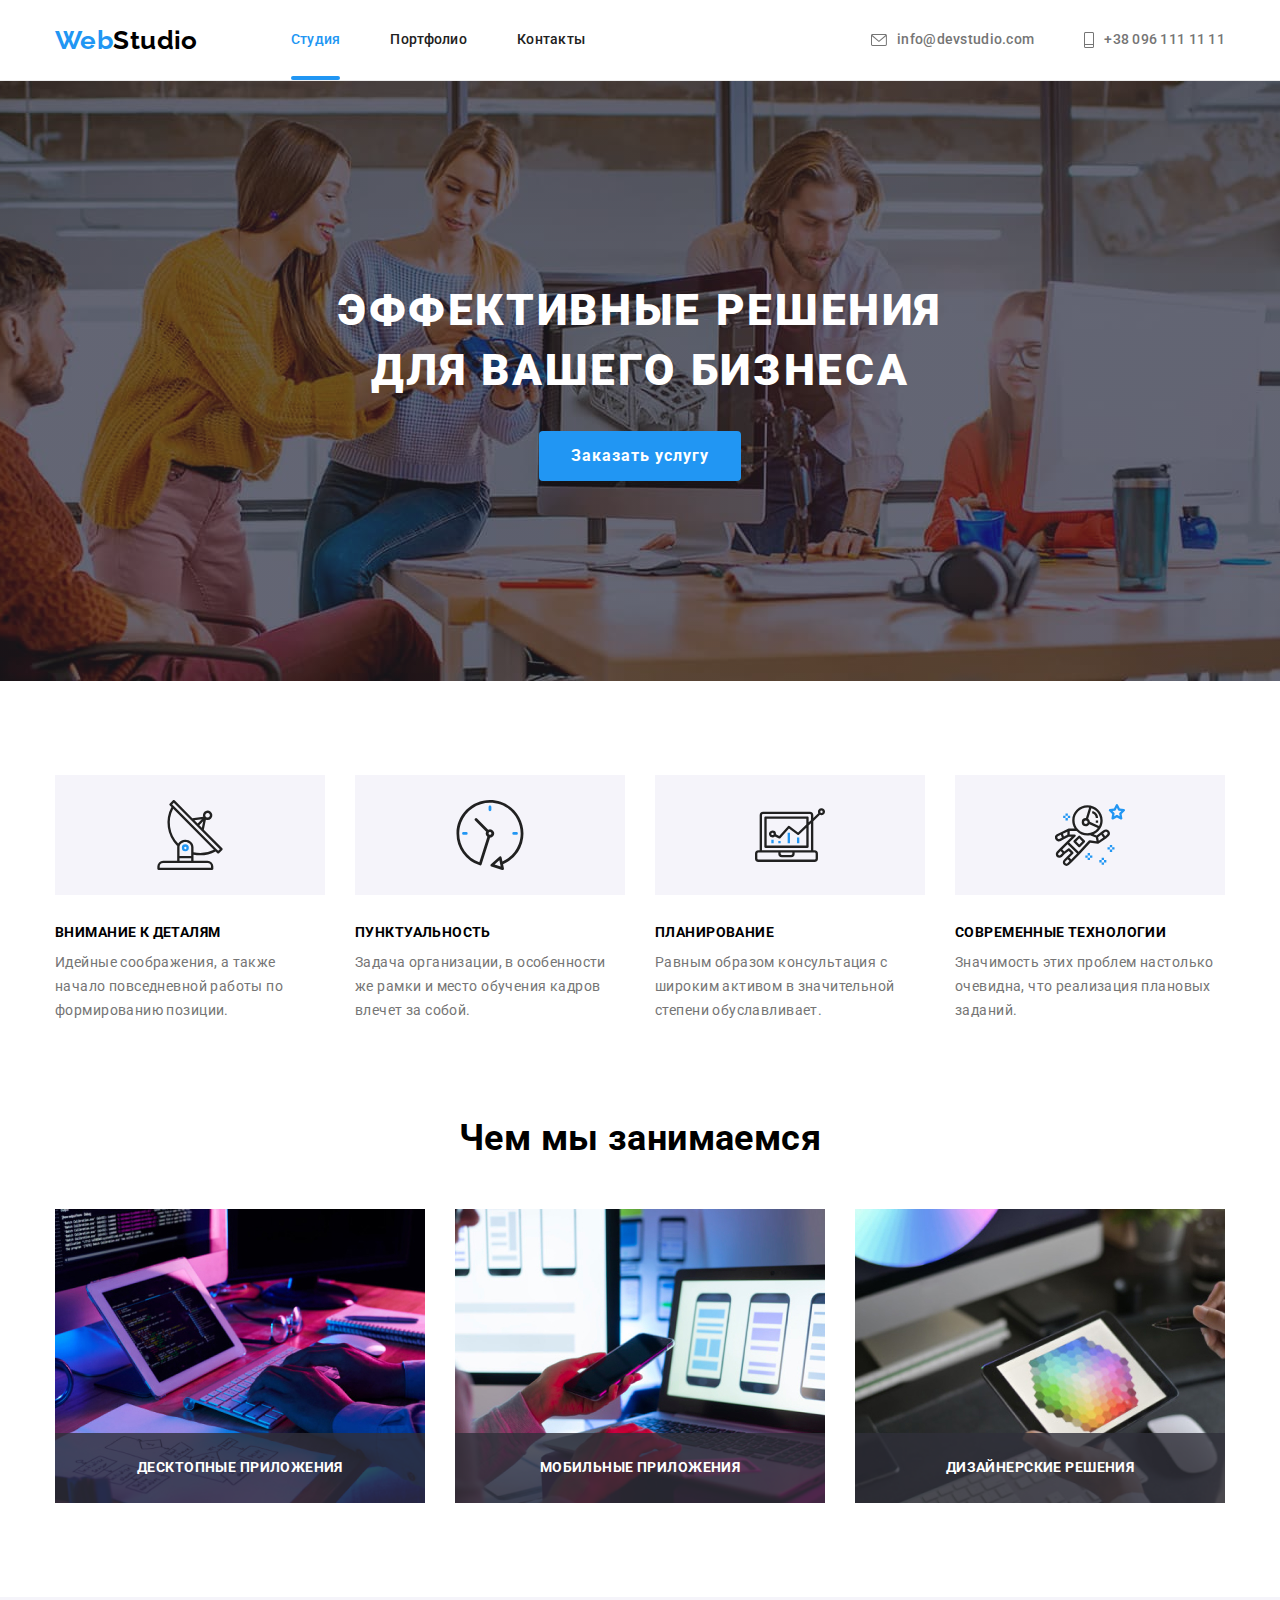
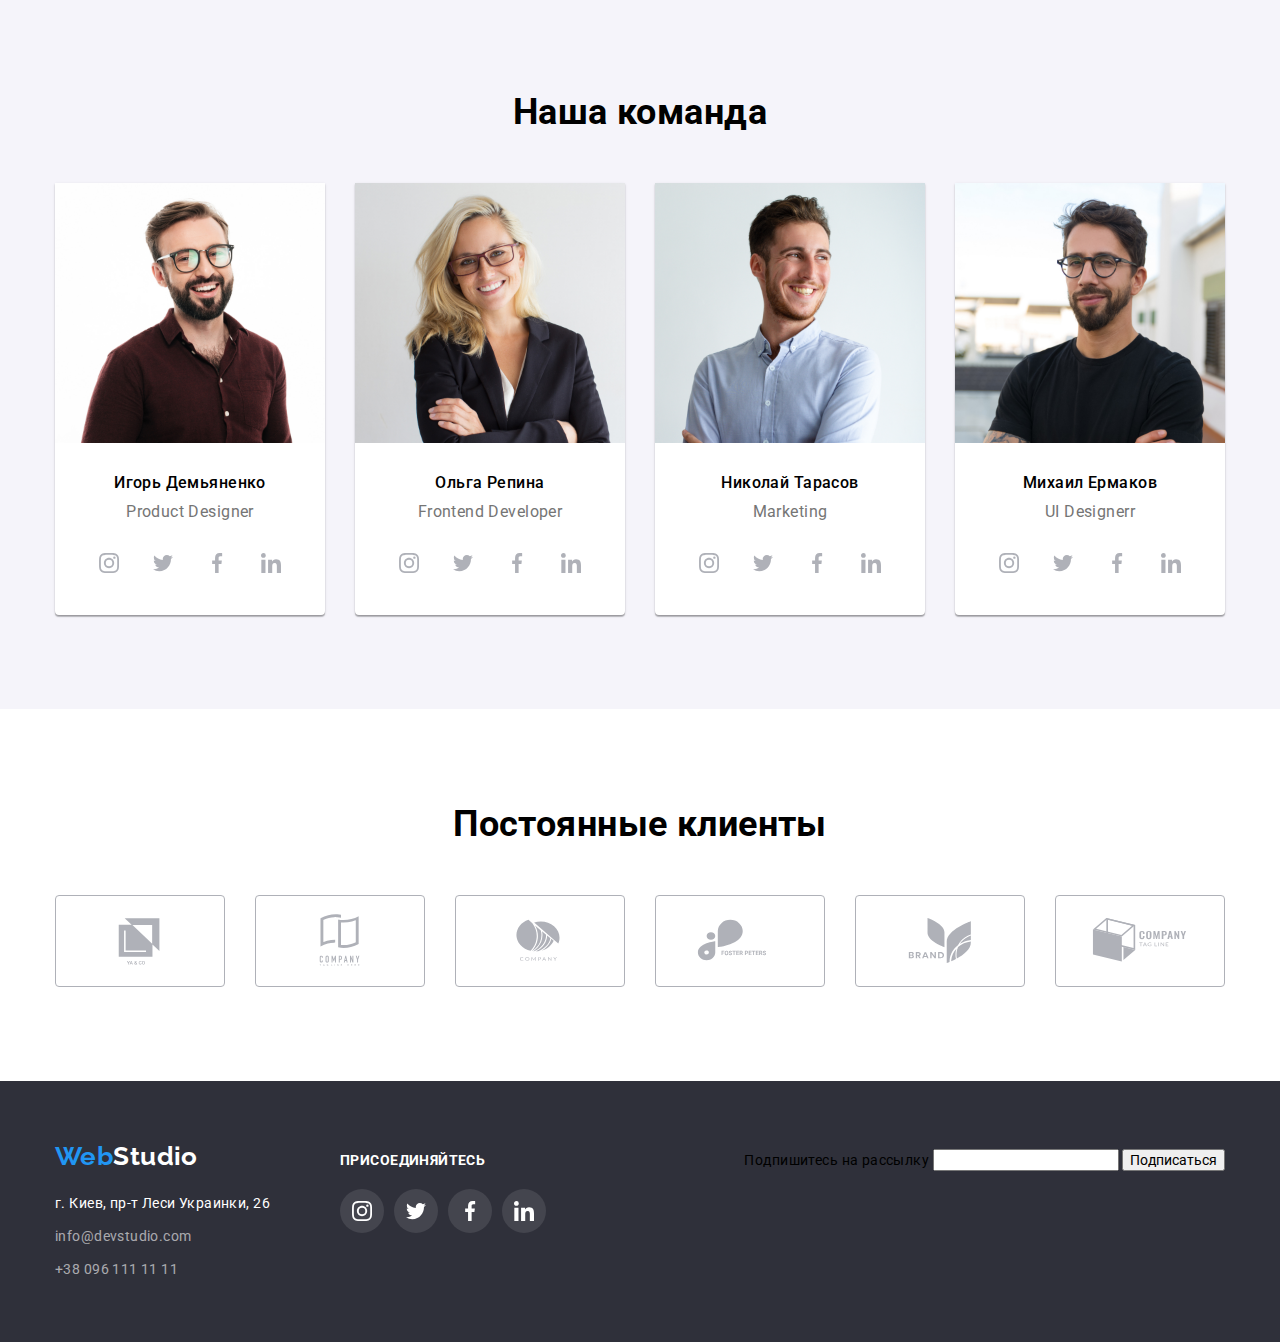
==== index.html @ c4586c55 "modal-form in process" ====
<!DOCTYPE html>
<html lang="ru">
<head>
    <meta charset="UTF-8">
    <meta http-equiv="X-UA-Compatible" content="IE=edge">
    <meta name="viewport" content="width=he, initial-scale=1.0">
    <title>Студия</title>
    <link rel="stylesheet" href="https://fonts.googleapis.com/css2?family=Raleway:wght@700&family=Roboto:wght@400;500;700;900&display=swap">
    <link rel="stylesheet" href="https://cdnjs.cloudflare.com/ajax/libs/modern-normalize/1.1.0/modern-normalize.css"
        integrity="sha512-Y0MM+V6ymRKN2zStTqzQ227DWhhp4Mzdo6gnlRnuaNCbc+YN/ZH0sBCLTM4M0oSy9c9VKiCvd4Jk44aCLrNS5Q=="
        crossorigin="anonymous" referrerpolicy="no-referrer" />
    <link rel="stylesheet" href="./css/styles.css">
</head>
<body>
    <header class="page-header">
        <div class="container header-container">
            <nav class="site-nav">
                <a class="logo header-logo link" href="#"><span class="logo-part">Web</span>Studio</a>
                <ul class="list list-nav">
                    <li><a class="nav-studio link" href="#studio">Студия</a></li>
                    <li><a class="nav-body link" href="./portfolio.html">Портфолио</a></li>
                    <li><a class="nav-body link" href="#contacts">Контакты</a></li>
                </ul>
            </nav>
            <ul class="list header-contacts">
                <li class="item">
                    <a class="link mail" href="mailto:info@devstudio.com">
                        <svg class="header-icons" width="16" height="12">
                            <use class="mail-icon" href="./images/sprite.svg#icon-envelope-hover"></use>
                        </svg>
                        info@devstudio.com
                    </a>
                </li>
                <li class="item">
                    <a class="link tel" href="tel:+380961111111">
                        <svg class="header-icons" width="10" height="16">
                            <use href="./images/sprite.svg#icon-phone"></use>
                        </svg>
                        +38 096 111 11 11
                    </a>
                </li>
            </ul>
        </div>
    </header>

    <main>
        <section class="hero" id="studio">
            <h1 class="hero-title">Эффективные решения <br> для вашего бизнеса</h1>
            <button type="button" class="button-order" data-modal-open>Заказать услугу</button>
        </section>
        
        <section class="section">
            <div class="container features-container">
                <!--Наши преимущства сделать невидимым заголовок-->
                <h2 class="feature-title visually-hidden">Наши преимущства</h2>
                <ul class="list feature-list">
                    <li class="item icon-antenna">
                        <h3 class="list-title">Внимание к деталям</h3>
                        <p class="list-text">Идейные соображения, а также начало повседневной работы по формированию позиции.</p>
                    </li>
                    <li class="item icon-clock">
                        <h3 class="list-title">Пунктуальность</h3>
                        <p class="list-text">Задача организации, в особенности же рамки и место обучения кадров влечет за собой.</p>
                    </li>
                    <li class="item icon-diagram">
                        <h3 class="list-title">Планирование</h3>
                        <p class="list-text">Равным образом консультация с широким активом в значительной степени обуславливает.</p>
                    </li>
                    <li class="item icon-austronaut">
                        <h3 class="list-title">Современные технологии</h3>
                        <p class="list-text">Значимость этих проблем настолько очевидна, что реализация плановых заданий.</p>
                    </li>
                </ul>
            </div>    
        </section>
        
        <section  class="section portfolio-section" id="portfolio">
            <div class="container portfolio-container">
                <h2 class="section-title">Чем мы занимаемся</h2>
                <ul class="list directions">
                    <li class="direction-item">
                        <img src="./images/box-1.jpg" alt="Печатает на клавиатуре" width="370">
                        <h3 class="picture-text">
                            Десктопные приложения
                        </h3>
                    </li>
                    <li class="direction-item">
                        <img src="./images/box-2.jpg" alt="Смартфон и ноутбук" width="370">
                        <h3 class="picture-text">
                            Мобильные приложения
                        </h3>
                    </li>
                    <li class="direction-item">
                        <img src="./images/box-3.jpg" alt="Цветовая палитра на планшете" width="370">  
                        <h3 class="picture-text">
                            Дизайнерские решения
                        </h3>
                    </li>
                </ul>
            </div>
        </section>
        
        <section class="section team" >
            <div class="container staff-container">
                <h2 class="section-title">Наша команда</h2>
                <ul class="list staff-list">
                    <li class="card">
                        <img class="foto-staff" src="./images/team-card-1.jpg" alt="Фото И.Демьяненко" width="270">
                        <h3 class="staff">Игорь Демьяненко</h3>
                        <p class="position">Product Designer</p>
                        <ul class="list social-nets">
                            <li class="item nets-item">
                                <a class="link" href="#">
                                <svg class="icon-nets" width="20" height="20">
                                    <use href="./images/sprite.svg#icon-instagram"></use>
                                </svg>
                                </a>
                            </li>
                            <li class="item nets-item">
                                <a class="link" href="#">
                                    <svg class="icon-nets" width="20" height="20">
                                        <use href="./images/sprite.svg#icon-twitter"></use>
                                    </svg>
                                </a>
                            </li>
                             <li class="item nets-item">
                                <a class="link" href="#">
                                    <svg class="icon-nets" width="20" height="20">
                                        <use href="./images/sprite.svg#icon-facebook"></use>
                                    </svg>
                                </a>
                            </li>
                            <li class="item nets-item">
                                <a class="link" href="#">
                                    <svg class="icon-nets" width="20" height="20">
                                        <use href="./images/sprite.svg#icon-linkedin"></use>
                                    </svg>
                                </a>
                            </li>                                                       
                        </ul>
                    </li>
                    <li class="card">                        
                        <img class="foto-staff" src="./images/team-card-2.jpg" alt="Фото О.Репина" width="270">
                        <h3 class="staff">Ольга Репина</h3>
                        <p class="position">Frontend Developer</p>

                        <ul class="list social-nets">
                            <li class="item nets-item">
                                <a class="link" href="#">
                                    <svg class="icon-nets" width="20" height="20">
                                        <use href="./images/sprite.svg#icon-instagram"></use>
                                    </svg>
                                </a>
                            </li>
                            <li class="item nets-item">
                                <a class="link" href="#">
                                    <svg class="icon-nets" width="20" height="20">
                                        <use href="./images/sprite.svg#icon-twitter"></use>
                                    </svg>
                                </a>
                            </li>
                            <li class="item nets-item">
                                <a class="link" href="#">
                                    <svg class="icon-nets" width="20" height="20">
                                        <use href="./images/sprite.svg#icon-facebook"></use>
                                    </svg>
                                </a>
                            </li>
                            <li class="item nets-item">
                                <a class="link" href="#">
                                    <svg class="icon-nets" width="20" height="20">
                                        <use href="./images/sprite.svg#icon-linkedin"></use>
                                    </svg>
                                </a>
                            </li>
                        </ul>
                 </li>
                    <li class="card">
                        <img class="foto-staff" src="./images/team-card-3.jpg" alt="Фото Н.Тарасов" width="270">
                        <h3 class="staff">Николай Тарасов</h3>
                        <p class="position">Marketing</p>
                        <ul class="list social-nets">
                            <li class="item nets-item">
                                <a class="link" href="#">
                                    <svg class="icon-nets" width="20" height="20">
                                        <use href="./images/sprite.svg#icon-instagram"></use>
                                    </svg>
                                </a>
                            </li>
                            <li class="item nets-item">
                                <a class="link" href="#">
                                    <svg class="icon-nets" width="20" height="20">
                                        <use href="./images/sprite.svg#icon-twitter"></use>
                                    </svg>
                                </a>
                            </li>
                            <li class="item nets-item">
                                <a class="link" href="#">
                                    <svg class="icon-nets" width="20" height="20">
                                        <use href="./images/sprite.svg#icon-facebook"></use>
                                    </svg>
                                </a>
                            </li>
                            <li class="item nets-item">
                                <a class="link" href="#">
                                    <svg class="icon-nets" width="20" height="20">
                                        <use href="./images/sprite.svg#icon-linkedin"></use>
                                    </svg>
                                </a>
                            </li>
                        </ul>

                    </li>
                    <li class="card">
                        <img class="foto-staff" src="./images/team-card-4.jpg" alt="Фото М.Ермакова" width="270">
                        <h3 class="staff">Михаил Ермаков</h3>
                        <p class="position">UI Designerr</p>
                        <ul class="list social-nets">
                            <li class="item nets-item">
                                <a class="link" href="#">
                                    <svg class="icon-nets" width="20" height="20">
                                        <use href="./images/sprite.svg#icon-instagram"></use>
                                    </svg>
                                </a>
                            </li>
                            <li class="item nets-item">
                                <a class="link" href="#">
                                    <svg class="icon-nets" width="20" height="20">
                                        <use href="./images/sprite.svg#icon-twitter"></use>
                                    </svg>
                                </a>
                            </li>
                            <li class="item nets-item">
                                <a class="link" href="#">
                                    <svg class="icon-nets" width="20" height="20">
                                        <use href="./images/sprite.svg#icon-facebook"></use>
                                    </svg>
                                </a>
                            </li>
                            <li class="item nets-item">
                                <a class="link" href="#">
                                    <svg class="icon-nets" width="20" height="20">
                                        <use href="./images/sprite.svg#icon-linkedin"></use>
                                    </svg>
                                </a>
                            </li>
                        </ul>

                    </li>
                </ul>
            </div>
        </section>
        <section class="section clients">
           <div class="container">
                <h2 class="section-title">Постоянные клиенты</h2>
                <ul class="list clients-list">
                    <li>
                        <a class="link client-link" href="#">
                            <svg class="icon-client client1" width="106" height="60">
                                <use href="./images/sprite.svg#icon-cl-logo1"></use>
                            </svg>
                        </a>
                    </li>
                    <li>
                        <a class="link client-link" href="#">
                            <svg class="icon-client client2" width="106" height="60">
                                <use href="./images/sprite.svg#icon-cl-logo2"></use>
                            </svg>
                        </a>
                    </li>
                    <li>
                        <a class="link client-link" href="#">
                            <svg class="icon-client client3" width="106" height="60">
                                <use href="./images/sprite.svg#icon-cl-logo3"></use>
                            </svg>
                        </a>
                    </li>
                    <li>
                        <a class="link client-link" href="#">
                            <svg class="icon-client client4" width="106" height="60">
                                <use href="./images/sprite.svg#icon-cl-logo4"></use>
                            </svg>
                        </a>
                    </li>
                    <li>
                        <a class="link client-link" href="#">
                            <svg class="icon-client client5" width="106" height="60">
                                <use href="./images/sprite.svg#icon-cl-logo5"></use>
                            </svg>
                        </a>
                    </li>
                    <li>
                        <a class="link client-link" href="#">
                            <svg class="icon-client client6" width="106" height="60">
                                <use href="./images/sprite.svg#icon-cl-logo6"></use>
                            </svg>
                        </a>
                    </li>
                </ul>
           </div>
        </section>
    </main>

    <footer class="footer">
        <div class="container footer-container">
            <div class="footer-about">
                <a class="link logo footer-logo" href=""><span class="logo-part">Web</span>Studio</a>
                <address id="contacts">
                    <ul class="list contact-list">
                        <li class="footer-adress">г. Киев, пр-т Леси Украинки, 26</li>
                        <li>
                            <a class="link footer-mail" href="mailto:info@devstudio.com">info@devstudio.com</a>
                        </li>
                        <li>
                            <a class="link footer-tel" href="tel:+380961111111">+38 096 111 11 11</a>
                        </li>
                    </ul>
                </address>
            </div>
            <div class="lets-go">
                <strong class="go">Присоединяйтесь</strong>
                <ul class="list footer-social-nets">
                    <li class="item nets-footer">
                        <a class="link" href="#">
                            <svg class="icon-footer-net" width="20" height="20">
                                <use href="./images/sprite.svg#icon-instagram"></use>
                            </svg>
                        </a>
                    </li>
                    <li class="item nets-footer">
                        <a class="link" href="#">
                            <svg class="icon-footer-net" width="20" height="20">
                                <use href="./images/sprite.svg#icon-twitter"></use>
                            </svg>
                        </a>
                    </li>
                    <li class="item nets-footer">
                        <a class="link" href="#">
                            <svg class="icon-footer-net" width="20" height="20">
                                <use href="./images/sprite.svg#icon-facebook"></use>
                            </svg>
                        </a>
                    </li>
                    <li class="item nets-footer">
                        <a class="link" href="#">
                            <svg class="icon-footer-net" aria-label="закрыть окно" width="20" height="20">
                                <use href="./images/sprite.svg#icon-linkedin"></use>
                            </svg>
                        </a>
                    </li>
                </ul>    
            </div>
            <form class="footer-form">
                <label for="e-mail">Подпишитесь на рассылку</label>
                <input type="email" name="e-mail" id="e-mail"/>
                <button type="submit">Подписаться</button>
            </form>
        </div>
    </footer>
    <div class="backdrop is-hidden" data-modal>
        <div class="modal">
            <button  type="button" class="button-close" data-modal-close>
                <svg class="close" width="18" height="18">
                    <use href="./images/sprite.svg#icon-close"></use> 
                </svg>
            </button>
            <p class="modal-text">Оставьте свои данные, мы вам перезвоним</p>
            <form class="modal-form">
                <div class="form-data">
                    <label for="name">Имя</label>
                    <input class="input-data" type="text" name="name" id="name" />
                </div>
                <div class="form-data">
                    <label for="tel">Телефон</label>
                    <input class="input-data" type="tel" name="tel" id="tel" />
                </div>
                <div class="form-data">
                    <label for="modal-e-mail">Почта</label>
                    <input class="input-data" type="email" name="e-mail" id="modal-e-mail" />
                </div>
                <div class="comment">
                    <label for="comment">Комментарий</label>
                    <textarea name="comment" id="comment" rows="10" placeholder="Введите текст"></textarea>
                </div>
                <div>
                    <label for="agree">Соглашаюсь с рассылкой и принимаю <span>Условия договора</span></label>
                    <input type="checkbox" name="agree" id="agree">
                </div>            
                <button class="button-submit" type="submit">Отправить</button>

            </form>
        </div>
    </div>
    <script src="./js/modal.js"></script>
</body>
</html>
---- css/styles.css ----
:root {
    --main-color: #000000;
    --bgc: #2F303A;
    --hero-color: #2F303A;
    --second-color: #757575;
    --nav-color: #212121;
    --buttom-bgr: #F5F4FA;
    --header-line: #ECECEC;
    --card-border: #EEEEEE;
    --accent-color: #2196F3;
    --add-blue: #188CE8;
    --white-color: #FFFFFF;
    --white-alfa-color: rgba(255, 255, 255, 0.6);
    --nets-color: #AFB1B8;
    --timing: cubic-bezier(0.4, 0, 0.2, 1);
    --time: 250ms;
}

/*1я лекция репетыб 48мин: */
html {
    box-sizing: border-box;
}
*,
*::before,
*::after {
    box-sizing: inherit;
}


body {
    background-color: var(--white-color);
    color: var(--main-color);
    font-family: Roboto, sans-serif;
    font-size: 14px;
    letter-spacing: 0.03em;
    }

h1, h2, h3, h4, h5, h6,
ul,
p {
    margin-top: 0;
    margin-bottom: 0;
}

/*списки (убираем точки)
         (убираем нижний маржин и паддинг)*/
.list {
    padding: 0;
    margin: 0;
    list-style: none;

}

.link {
    padding: 0;
    margin: 0;
    text-decoration: none;
}
.section {
    padding-top: 94px;
    padding-bottom: 94px;
}

.container {
    width: 1200px;
    padding-left: 15px;
    padding-right: 15px;
    margin: 0 auto;
}
img {
    display: block;
    max-width: 100%;
}

/*Шапка*/
.list-nav {
    display: flex;
}

.list-nav > li:not(:last-child) {
margin-right: 50px;
}
.list-nav  .link {
display: block;
padding-top: 32px;
padding-bottom: 32px;
}
.site-nav {
    display: flex;
    align-items: center;
}
.header-logo {
    margin-right: 93px;
}
.header-container {
    display: flex;
}
.page-header {
    border-bottom: 1px solid var(--header-line);
}

.logo {
    font-family: Raleway, sans-serif;
    font-weight: 700;
    font-size: 26px;
    line-height: 1.19;
    color: var(--main-color);
}

.logo-part {
    color: var(--accent-color);
}

.nav-studio,.nav-portfolio, .nav-body, .mail, .tel {
    font-family: inherit;
    font-weight: 500;
    line-height: 1.14;
    letter-spacing: 0.02em;
    color: var(--nav-color);

    transition: color var(--time) var(--timing);
} 

.nav-body:hover,
.nav-bodt:focus,
.nav-studio:hover,
.nav-studio:focus,
.nav-portfolio:hover,
.nav-portfolio:focus {
    color: var(--accent-color);
}
.nav-portfolio,
.nav-studio {
    position: relative;
    color: var(--accent-color);
}
.nav-studio::after,
.nav-portfolio::after {
    position: absolute;
    bottom: 0;
    display: block;
    content: '';    
    width: 100%;
    height: 4px;
    border-radius: 2px;
    background-color: var(--accent-color);
}

.nav-studio:hover,
.nav-studio:focus,
.nav-portfolio:hover,
.nav-portfolio:focus {
    color: var(--nav-color);
}

/*Контакты*/
.header-contacts {
    display: flex;
    margin-left: auto;
    align-items: center;
}
.header-contacts .item + .item {
    margin-left: 50px;
}
.header-contacts > .item > .link {
    display: flex;
    padding-top: 32px;
    padding-bottom: 32px;
}

.mail, .tel {
    color: var(--second-color);
}


.mail:hover,
.mail:focus,
.tel:hover,
.tel:focus {
    color: var(--accent-color);
}
.header-icons {
    margin-right: 10px;
    fill: currentColor;
}

.mail,
.tel {
    display: flex;
    margin-top: 0;
    margin-bottom: 0;
    align-items: center;
}

/*Герой*/
.hero {
    max-width: 1600px;
    height: 600px;
    margin-left: auto;
    margin-right: auto;
    background-image: linear-gradient(
        to right, 
        rgba(47, 48, 58, 0.4),
        rgba(47, 48, 58, 0.4)
    ),
        url(../images/hero.jpg);
    background-position: center;
    background-size: cover;
    background-repeat: no-repeat;

    background-color: var(--hero-color);
    text-align: center;
    padding-top: 200px;
    padding-bottom: 200px;
}

.hero-title {
    margin-top: 0;
    margin-bottom: 0;
    margin-bottom: 30px;

    font-family: inherit;
    font-weight: 900;
    font-size: 44px;
    line-height: 1.36;
    text-align: center;
    letter-spacing: 0.06em;
    text-transform: uppercase;
    color: var(--white-color);
}


.button-order {
    display: inline-block;
    border-radius: 4px;
    padding: 10px 32px;
    min-width: 200px;
    text-align: center;
    /*border: 1px solid transparent;*/

    font-family: inherit;
    font-style: normal;
    font-weight: 700;
    font-size: 16px;
    line-height: 1.88;    
    text-align: center;
    letter-spacing: 0.06em;
    color: var(--white-color);
    background-color: var(--accent-color);
    border: none;
    cursor:pointer;

    transition: color var(--time) var(--timing), background-color var(--time) var(--timing);
}
.button-order:hover,
.button-order:focus {
    color: var(--main-color);
    background-color: var(--add-blue);
    border: none;
}

/*секции*/
.visually-hidden {
    position: absolute;
    width: 1px;
    height: 1px;
    margin: -1px;
    border: 0;
    padding: 0;

    white-space: nowrap;
    clip-path: inset(100%);
    clip: rect(0 0 0 0);
    overflow: hidden;
}
/*.feature-title {
    display: inline;
    margin-top: 0;
    margin-bottom: 0;

    visibility: hidden};*/
.feature-list>.item {
    width: 270px;
}
.feature-list {
    display: flex;
}
 .feature-list>li:not(:last-child) {
    margin-right: 30px;
} 


.list-title {
    margin-top: 0;
    margin-bottom: 10px;


    font-family: inherit;
    font-weight: 700;
    font-size: inherit;
    line-height: 1.14;
    text-transform: uppercase;
}

.list-text {
    line-height: 1.71;
    color: var(--second-color);
}
.feature-list>.item::before {
    display: block;
    content: '';
    height: 120px;
    background-repeat: no-repeat;
    background-position: center;
    background-color: var(--buttom-bgr);
    margin-bottom: 30px;
}
.icon-antenna::before {
    background-image: url(../images/antenna\ \(1\).svg);
}
.icon-clock::before {
background-image: url(../images/clock\ \(1\).svg);
}
.icon-diagram::before {
    background-image: url(../images/diagram\ \(1\).svg);
}
.icon-austronaut::before {
    background-image: url(../images/astronaut\ \(1\).svg);
}

/*Чем мы занимаемся + Наша команда*/
.portfolio-section {
    padding-top: 0;
}

.directions {
    display: flex;
    justify-content: space-between;
}
.directions>li:not(:last-child) {
    margin-right: 30px;
}
.directions > li > img {
    max-width: 100%;
}

.direction-item {
    position: relative;
}
.picture-text {
    position: absolute;
    width: 100%;
    bottom: 0;

    font-family: inherit;
    font-style: normal;
    font-weight: 700;
    font-size: inherit;
    line-height: 1.14;
    text-align: center;
    letter-spacing: 0.03em;
    text-transform: uppercase;
    color: var(--white-color);
    text-align: center;
    padding-top: 27px;
    padding-bottom: 27px;
    background-color: rgba(47, 48, 58, 0.8);
}

/*Команда*/
.team {
    background-color: var(--buttom-bgr);
}

.staff-list {
    display: flex;
    justify-content: space-between;
}

.staff-list>.card:not(:last-child) {
    margin-right: 30px;
}

.staff-list>.card {
    box-shadow: 0px 1px 3px rgba(0, 0, 0, 0.12), 0px 1px 1px rgba(0, 0, 0, 0.14), 0px 2px 1px rgba(0, 0, 0, 0.2);
    border-radius: 0px 0px 4px 4px;
    background-color: var(--white-color);
}

.foto-staff {
    display: block;
    max-width: 100%;

    margin-bottom: 30px;

}

.section-title {
    margin-bottom: 50px;

    font-family: inherit;
    font-weight: 700;
    font-size: 36px;
    line-height: 1.17;
    text-align: center;
}
.staff {
    margin-bottom: 10px;

    font-weight: 500;
    font-size: 16px;
    line-height: 1.19;
    text-align: center;
    color: var(--main-color);
}
.position {
    font-size: 16px;
    line-height: 1.19;
    text-align: center;
    color: var(--second-color);
    margin-bottom: 16px;
}


.icon-nets {
    fill: currentColor;

    transition: color var(--time) var(--timing);
}

.nets-item>.link {
    display: flex;
    justify-content: center;
    align-items: center;
    background-color: transparent;
    color: var(--nets-color);
    width: 44px;
    height: 44px;
    border-radius: 50%;

    transition: background-color var(--time) var(--timing);
}

.nets-item>.link:hover,
.nets-item>.link:focus {
    color: var(--white-color);
    background-color: var(--accent-color);
}

.social-nets {
    display: flex;
    justify-content: space-between;
    margin-top: 20px;
    padding-left: 32px;
    padding-right: 32px;
    margin-bottom: 30px;
}


/*Наши клиенты*/

.client-link {
    display: flex;
    align-items: center;
    justify-content: center;
    width: 170px;
    height: 92px;
    border: 1px solid var(--nets-color);
    border-color: var(--nets-color);
    border-radius: 4px;
    color: var(--nets-color);

        transition: color var(--time) var(--timing), border-color var(--time) var(--timing);
}
.icon-client {
    fill: currentColor;
}
.clients-list {
    display: flex;
    justify-content: space-between;

}
.client-link:hover,
.client-link:focus {
    border-color: var(--accent-color);
    color: var(--accent-color);
}
/*Футер*/

.footer {
    background-color: var(--bgc);
    padding-top: 60px;
    padding-bottom: 60px;
}

.contact-list > li {
    margin-bottom: 9px;
}
.contact-list > li:last-child {
    margin-bottom: 0;
}

.footer-logo {
    display: block;
    margin-top: 0;
    margin-bottom: 20px;

    color: var(--white-color);
}

.footer-adress, 
.footer-mail,
.footer-tel {
    font-family: inherit;
    font-style: normal;
    line-height: 1.71;
    letter-spacing: 0.03em;
}
.contact-list > li:not(:last-child) {
    margin-bottom: 9px;
}
.footer-adress {
    color: var(--white-color);

}
.footer-mail,
.footer-tel {
    color: var(--white-alfa-color);

    transition: color var(--time) var(--timing);
}
.footer-mail:hover, .footer-mail:focus,
.footer-tel:hover, .footer-tel:focus {
    color: var(--white-color);
}

.go {
    font-family: 'Roboto';
    font-style: normal;
    font-weight: 700;
    font-size: 14px;
    line-height: 1.14;
    letter-spacing: 0.03em;
    text-transform: uppercase;
    color: var(--white-color);
    
}
.icon-footer-net {
    fill: currentColor;
}
.nets-footer>.link {
    display: flex;
    justify-content: center;
    align-items: center;
    background-color: rgba(255, 255, 255, 0.1);
    color: var(--white-color);
    width: 44px;
    height: 44px;
    border-radius: 50%;

    transition: background-color var(--time) var(--timing);
}
.nets-footer>.link:hover,
.nets-footer>.link:focus {
    color: var(--white-color);
    background-color: var(--accent-color);
}
.footer-social-nets {
    display: flex;
    justify-content: space-between;
    margin-top: 20px;
}
.lets-go {
    width: 206px;
    margin-left: 70px;
    /*height: 80px;
    padding-top: 12px;*/
}
.footer-container {
    display: flex;
    align-items: baseline;
}

.footer-form {
margin-left: auto;
}

/*ПОРТФОЛИО*/


/*скрыли за счет класса visually-hidden
.projects*/

.portfolio-filter {
    display: flex;
    justify-content: center;
    margin-bottom: 50px;
}
.portfolio-filter>li:not(:last-child) {
    margin-right: 8px;
}


.filter {
    display: inline-block;
    border-radius: 4px;
    padding: 6px 22px;
    text-align: center;
    border: none;
        
    font-family: inherit;
    color: var(--main-color);
    background-color: var(--buttom-bgr);
    font-weight: 500;
    font-size: 16px;
    line-height: 1.62;
    text-align: center;
    cursor: pointer;

    transition: color var(--time) var(--timing), background-color var(--time) var(--timing);
}
.filter:hover,
.filter:focus {
    color: var(--white-color);
    background-color: var(--accent-color);
    border: none;
    box-shadow: 0px 3px 1px rgba(0, 0, 0, 0.1), 0px 1px 2px rgba(0, 0, 0, 0.08), 0px 2px 2px rgba(0, 0, 0, 0.12);
}

.cases {
    display: flex;
    flex-wrap: wrap;
    margin-right: -30px;
    margin-bottom: -30px;
}

.cases>.item {
    flex-basis: calc(100%/3-60px);
    margin-right: 30px;
    margin-bottom: 30px;
}

.case {
    transition: box-shadow var(--time) var(--timing);
}
.case:hover {
    display: block;
    box-shadow: 0px 1px 1px rgba(0, 0, 0, 0.12), 0px 4px 4px rgba(0, 0, 0, 0.06), 1px 4px 6px rgba(0, 0, 0, 0.16);
}

.case-title {
    margin-bottom: 4px;

    font-weight: 700;
    font-size: 18px;
    line-height: 2;
    letter-spacing: 0.06em;
    color: var(--nav-color);
}

.case-bottom {
    padding: 20px 24px;
    border-left: 1px solid var(--card-border);
    border-bottom: 1px solid var(--card-border);
    border-right: 1px solid var(--card-border);
}

.filter-name {
    font-size: 16px;
    line-height: 1.88;
    color: var(--second-color);
}

.thumb-card {
    position: relative;
    overflow: hidden;
}
.case:hover .case-text {
    bottom: 0;
    left: 0;
    transform: translateY(0);
}
.case-text {

    position: absolute;
    bottom: 0;
    left: 0;
    width: 370px;
    padding: 63px 24px;
    font-size: 18px;
    line-height: 1.56;
    letter-spacing: 0.03em;
    color: var(--white-color);
    background-color: var(--accent-color);
    opacity: 0.9;
    transform: translateY(100%);
    transition: transform 250ms  var(--timing);
}


/*Модальное окно*/
.backdrop {
    opacity: 1;
    visibility: visible;
    transition: opacity 250ms var(--timing), visibility var(--timing);

    position: fixed;
    top: 0;
    left: 0;
    width: 100%;
    height: 100%;
    
    background-color: rgba(0, 0, 0, 0.2);
}
.modal {
    position: absolute;
    position: relative;
    top: 50%;
    left: 50%;
    transform: translate(-50%, -50%);

    
    padding: 40px;

    width: 528px;
    min-height: 581px;
    background-color: var(--white-color);
}
.button-close {
    position: absolute;
    top: 8px;
    right: 8px;


    display: flex;
    justify-content: center;
    align-items: center;
    width: 30px;
    height: 30px;
    margin: 0;
    padding: 0;
    
    border: 1px solid rgba(0, 0, 0, 0.1);
    border-radius: 50%;
    color: var(--main-color);
    background-color: var(--white-color);
}
.close {
    fill: currentColor;
}
.backdrop.is-hidden {
    /*visibility: hidden;*/
    opacity: 0;
    pointer-events: none;
}

.modal-text {
    margin-bottom: 12px;

    text-align: center;
    font-weight: 700;
    font-size: 20px;
    line-height: 1.15px;
    letter-spacing: 0.03em;
    color: var(--nav-color);
    }
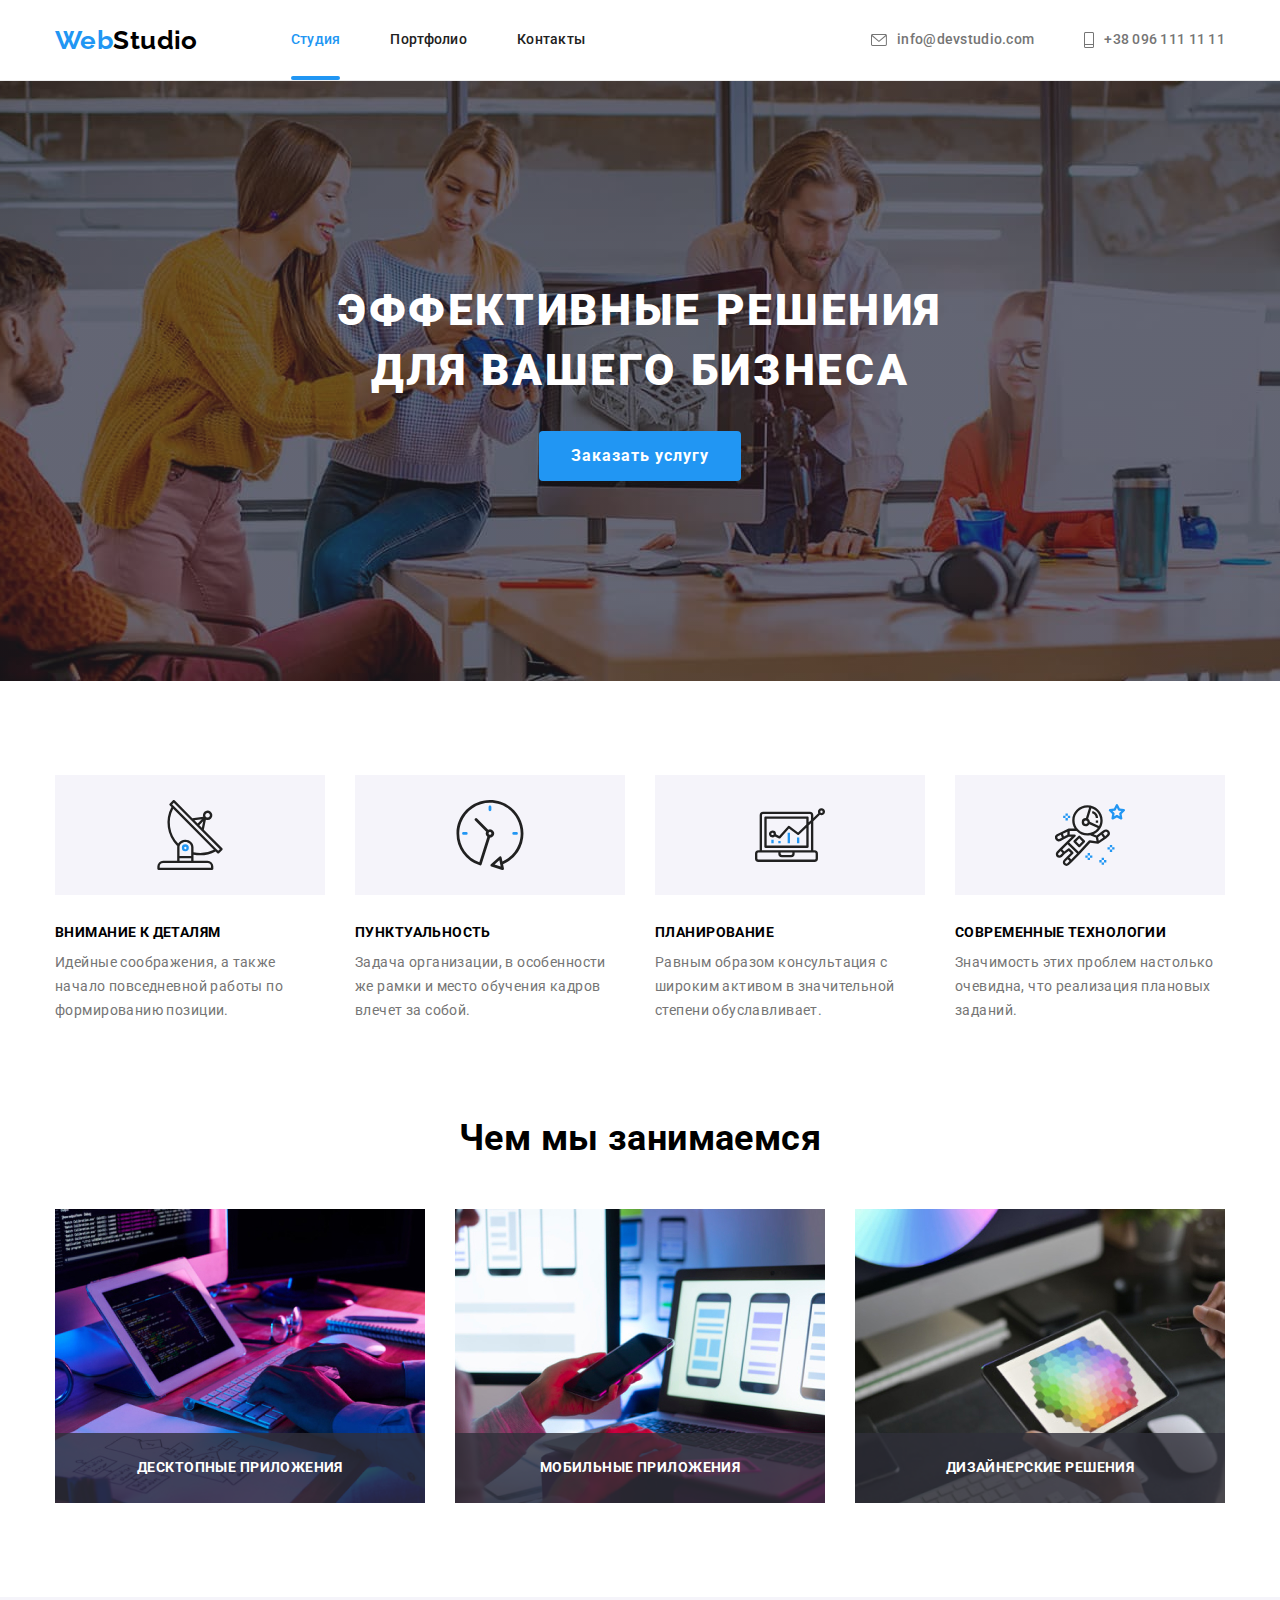
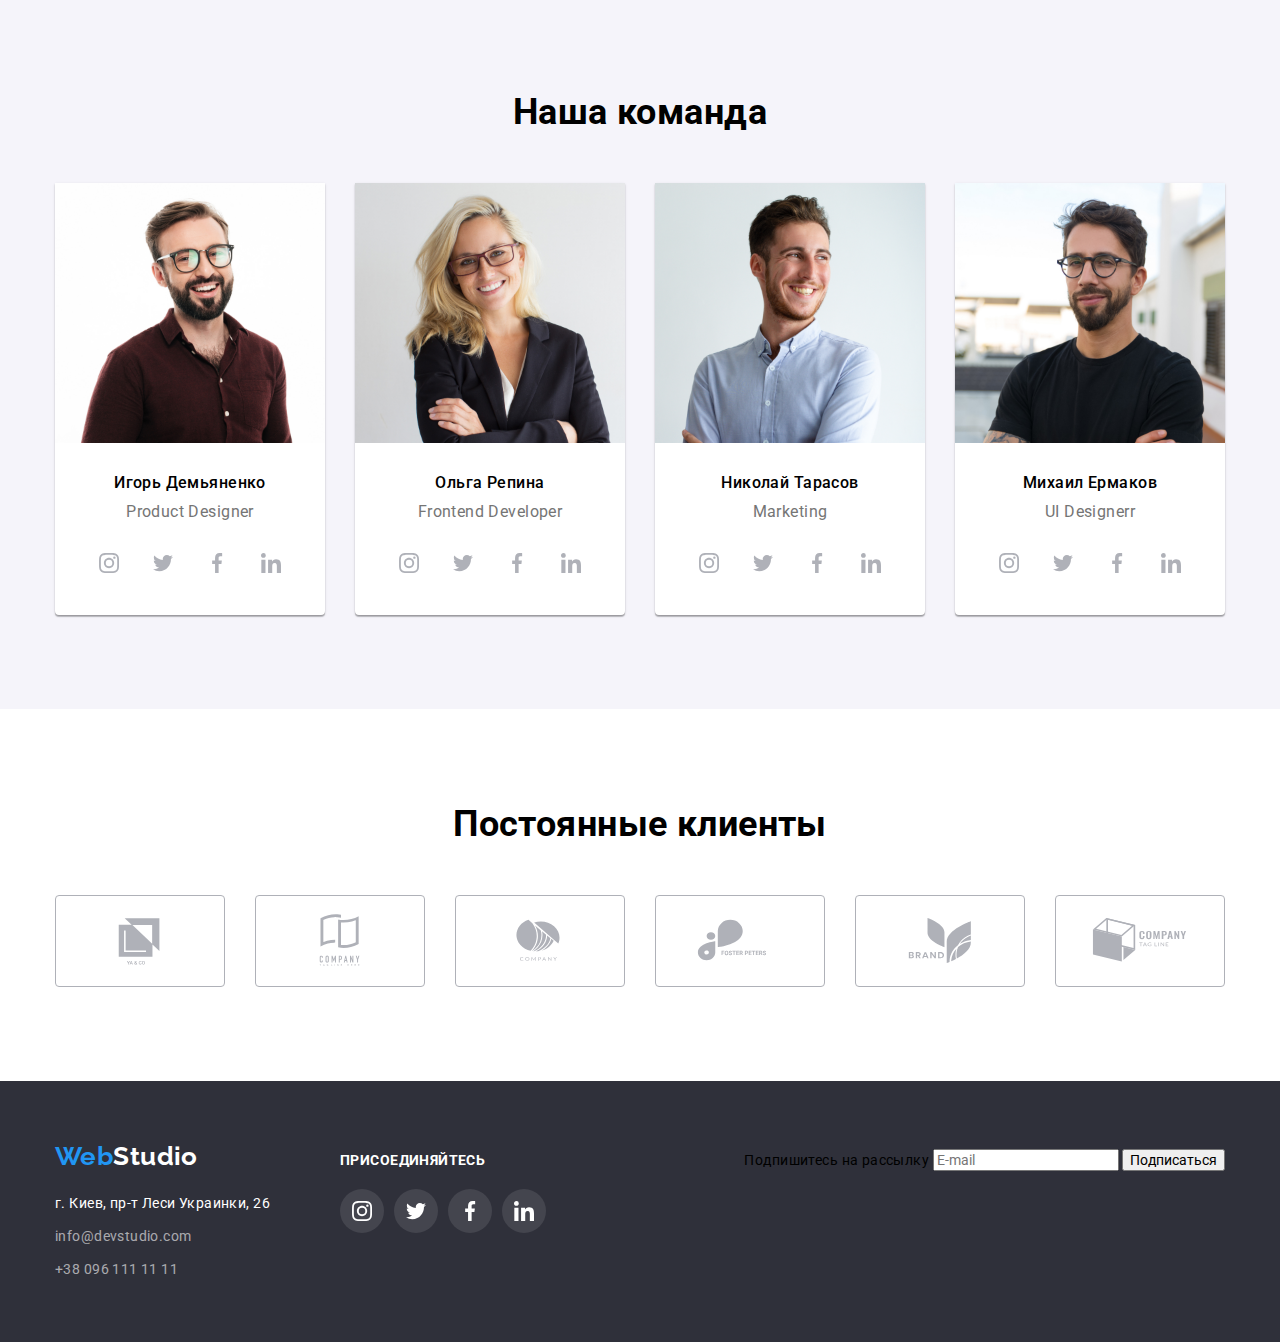
==== commit d6f39619: "icons downloaded" ====
--- a/index.html
+++ b/index.html
@@ -352,7 +352,7 @@
             </div>
             <form class="footer-form">
                 <label for="e-mail">Подпишитесь на рассылку</label>
-                <input type="email" name="e-mail" id="e-mail"/>
+                <input type="email" name="e-mail" id="e-mail" placeholder="E-mail"/>
                 <button type="submit">Подписаться</button>
             </form>
         </div>
@@ -367,20 +367,20 @@
             <p class="modal-text">Оставьте свои данные, мы вам перезвоним</p>
             <form class="modal-form">
                 <div class="form-data">
-                    <label for="name">Имя</label>
+                    <label class="label-name" for="name">Имя</label>
                     <input class="input-data" type="text" name="name" id="name" />
                 </div>
                 <div class="form-data">
-                    <label for="tel">Телефон</label>
+                    <label class="label-name" for="tel">Телефон</label>
                     <input class="input-data" type="tel" name="tel" id="tel" />
                 </div>
                 <div class="form-data">
-                    <label for="modal-e-mail">Почта</label>
+                    <label class="label-name" for="modal-e-mail">Почта</label>
                     <input class="input-data" type="email" name="e-mail" id="modal-e-mail" />
                 </div>
-                <div class="comment">
-                    <label for="comment">Комментарий</label>
-                    <textarea name="comment" id="comment" rows="10" placeholder="Введите текст"></textarea>
+                <div class="form-data">
+                    <label class="label-name" for="comment">Комментарий</label>
+                    <textarea class="textarea" name="comment" id="comment" rows="5" placeholder="Введите текст"></textarea>
                 </div>
                 <div>
                     <label for="agree">Соглашаюсь с рассылкой и принимаю <span>Условия договора</span></label>
--- a/css/styles.css
+++ b/css/styles.css
@@ -764,4 +764,41 @@
     letter-spacing: 0.03em;
     color: var(--nav-color);
     }
-
+.form-data {
+    display: flex;
+    flex-direction: column;
+    margin-bottom: 10px;
+}
+.label-name {
+    margin-bottom: 4px;
+    color: var(--second-color);
+    font-weight: 400;
+    font-size: 12px;
+    line-height: 1.17px;
+    letter-spacing: 0.01em;
+    }
+.input-data {
+    margin: 0;
+    padding: 11px 12px;
+    border: 1px solid rgba(33, 33, 33, 0.2);
+    border-radius: 4px;
+}    
+
+.form-data textarea::placeholder {
+    font-family: 'Roboto';
+    font-style: normal;
+    font-weight: 400;
+    font-size: 14px;
+    line-height: 1.14;
+    letter-spacing: 0.01em;
+    color: rgba(117, 117, 117, 0.5);
+}
+.textarea {
+    border: 1px solid rgba(33, 33, 33, 0.2);
+    border-radius: 4px;
+    padding: 12px 16px;
+}
+
+
+
+
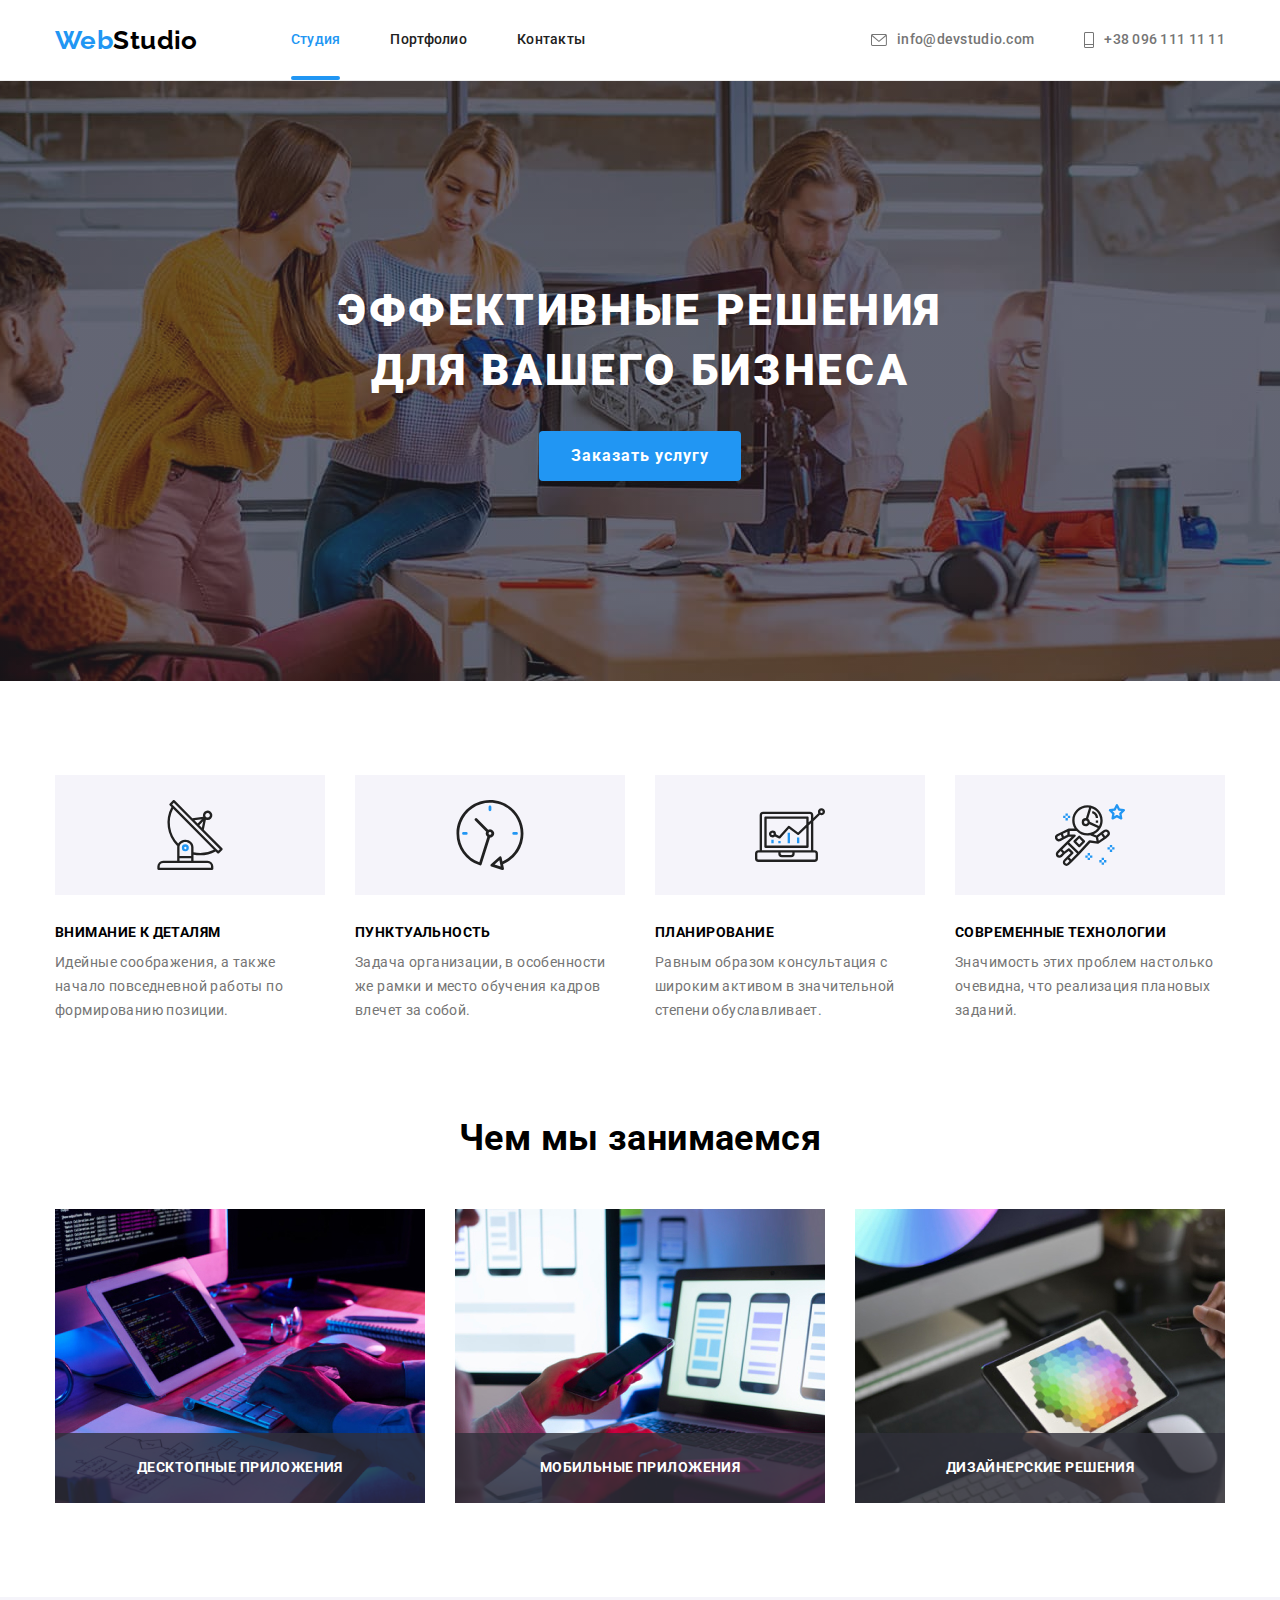
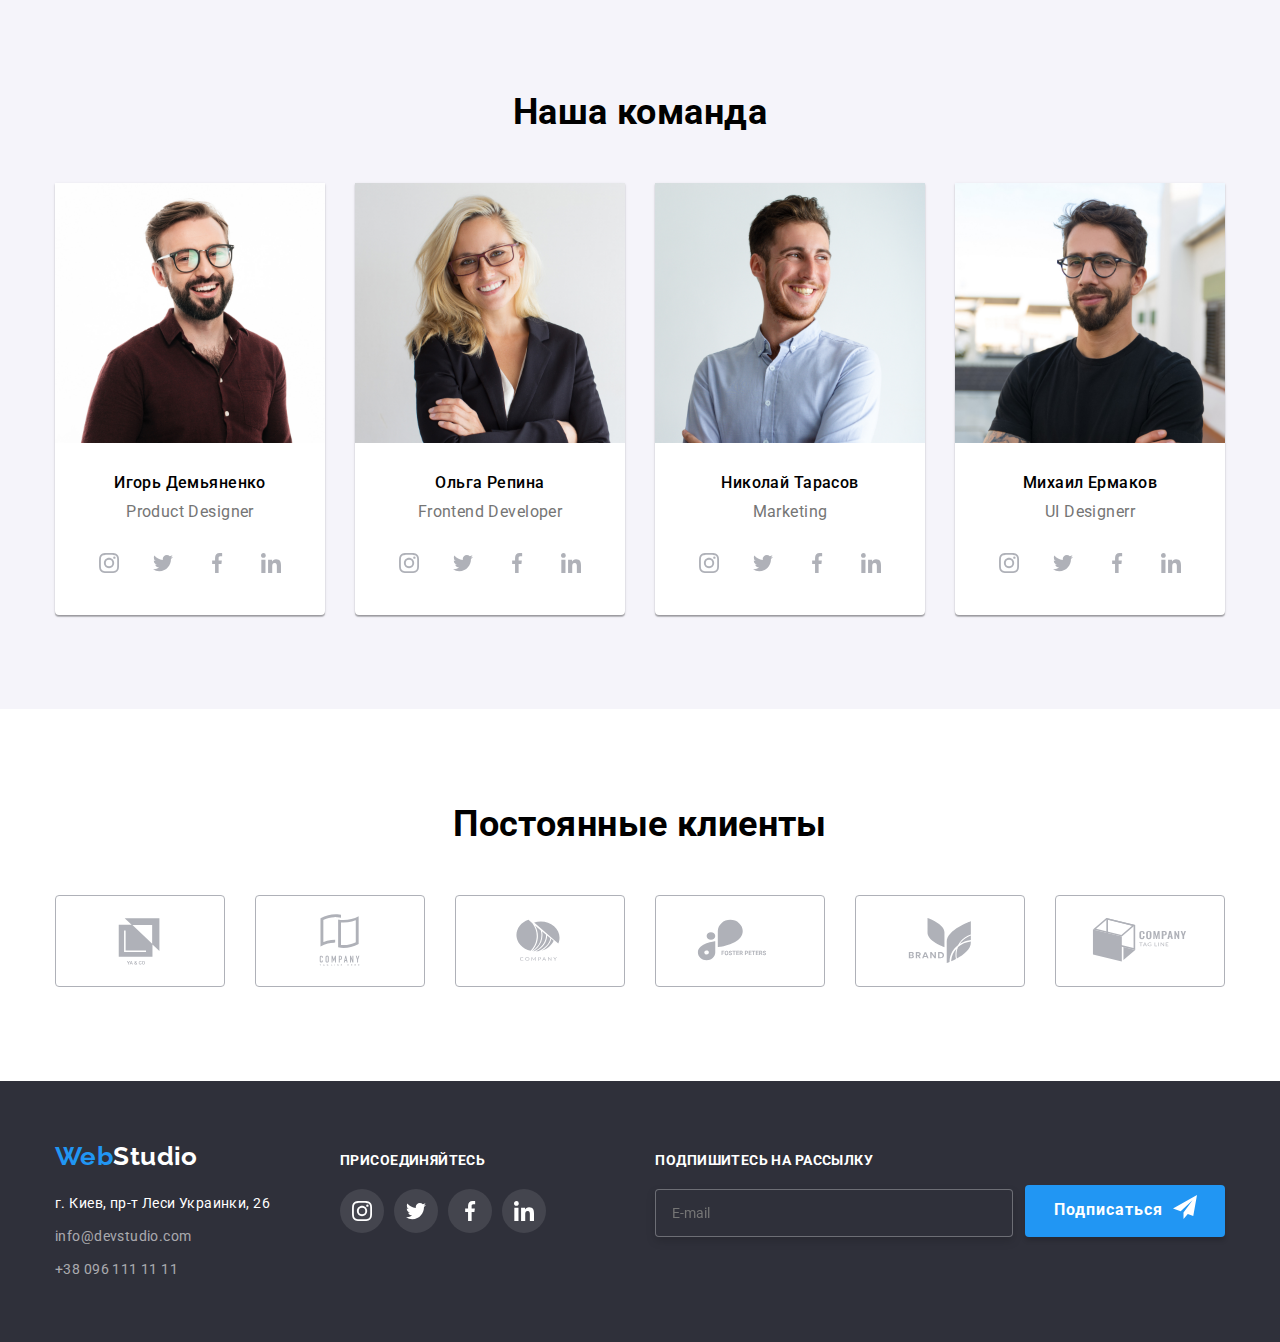
==== commit 56578348: "footer" ====
--- a/index.html
+++ b/index.html
@@ -351,9 +351,15 @@
                 </ul>    
             </div>
             <form class="footer-form">
-                <label for="e-mail">Подпишитесь на рассылку</label>
-                <input type="email" name="e-mail" id="e-mail" placeholder="E-mail"/>
-                <button type="submit">Подписаться</button>
+                <div class="sign-form">
+                    <label class="sign" for="e-mail">Подпишитесь на рассылку</label>
+                    <input class="footer-input" type="email" name="e-mail" id="e-mail" placeholder="E-mail" />
+                </div>
+                <button class="button-sign" type="submit">Подписаться
+                    <svg class="icon-send" width="24" height="24">
+                        <use href="./images/sprite.svg#icon-send"></use>
+                    </svg>
+                </button>
             </form>
         </div>
     </footer>
@@ -368,7 +374,7 @@
             <form class="modal-form">
                 <div class="form-data">
                     <label class="label-name" for="name">Имя</label>
-                    <input class="input-data" type="text" name="name" id="name" />
+                    <input class="input-data" type="text" name="name" id="name" autofocus/>
                 </div>
                 <div class="form-data">
                     <label class="label-name" for="tel">Телефон</label>
@@ -382,9 +388,9 @@
                     <label class="label-name" for="comment">Комментарий</label>
                     <textarea class="textarea" name="comment" id="comment" rows="5" placeholder="Введите текст"></textarea>
                 </div>
-                <div>
-                    <label for="agree">Соглашаюсь с рассылкой и принимаю <span>Условия договора</span></label>
+                <div class="agreement">
                     <input type="checkbox" name="agree" id="agree">
+                    <label class="agree-label" for="agree">Соглашаюсь с рассылкой и принимаю <span>Условия договора</span></label>
                 </div>            
                 <button class="button-submit" type="submit">Отправить</button>
 
--- a/css/styles.css
+++ b/css/styles.css
@@ -582,7 +582,59 @@
 }
 
 .footer-form {
-margin-left: auto;
+    display: flex;
+    margin-left: auto;
+    align-items: flex-end ;
+}
+
+.sign-form {
+    display: flex;
+    flex-direction: column;
+    margin-right: 12px;
+}
+
+.sign {
+    margin-bottom: 20px;
+    font-weight: 700;
+    font-size: 14px;
+    line-height: 1.12;
+    text-transform: uppercase;
+    color: var(--white-color);
+}
+.footer-input {
+    width: 358px;
+    background-color: var(--hero-color);
+    border: 1px solid rgba(255, 255, 255, 0.3);
+    filter: drop-shadow(0px 4px 4px rgba(0, 0, 0, 0.15));
+    border-radius: 4px;
+    padding: 15px 16px; 
+}
+.foter-input::placeholder {
+    font-size: 16px;
+    line-height: 1.25;
+    letter-spacing: 0.03em;
+    color: var(--white-alfa-color);
+}
+.button-sign {
+    display: flex;
+    justify-content: center;
+    padding: 10px 28px 12px 29px;
+
+    font-weight: 700;
+    font-size: 16px;
+    line-height: 1.88;
+    letter-spacing: 0.06em;
+    color: var(--white-color);
+
+    background: var(--accent-color);
+    box-shadow: 0px 4px 4px rgba(0, 0, 0, 0.15);
+    border-radius: 4px;
+    border: none;
+
+}
+.icon-send {
+    margin-left: 10px;
+    fill: currentColor;
 }
 
 /*ПОРТФОЛИО*/
@@ -730,7 +782,6 @@
     position: absolute;
     top: 8px;
     right: 8px;
-
 
     display: flex;
     justify-content: center;
@@ -745,6 +796,9 @@
     color: var(--main-color);
     background-color: var(--white-color);
 }
+.button-close:hover {
+    color: var(--accent-color);
+}
 .close {
     fill: currentColor;
 }
@@ -756,11 +810,10 @@
 
 .modal-text {
     margin-bottom: 12px;
-
     text-align: center;
     font-weight: 700;
     font-size: 20px;
-    line-height: 1.15px;
+    line-height: 1.15;
     letter-spacing: 0.03em;
     color: var(--nav-color);
     }
@@ -774,11 +827,11 @@
     color: var(--second-color);
     font-weight: 400;
     font-size: 12px;
-    line-height: 1.17px;
+    line-height: 1.17;
     letter-spacing: 0.01em;
     }
 .input-data {
-    margin: 0;
+    margin-bottom: 10px;
     padding: 11px 12px;
     border: 1px solid rgba(33, 33, 33, 0.2);
     border-radius: 4px;
@@ -786,8 +839,6 @@
 
 .form-data textarea::placeholder {
     font-family: 'Roboto';
-    font-style: normal;
-    font-weight: 400;
     font-size: 14px;
     line-height: 1.14;
     letter-spacing: 0.01em;
@@ -798,7 +849,43 @@
     border-radius: 4px;
     padding: 12px 16px;
 }
-
-
-
-
+.agreement {
+display: flex;
+align-items: center;
+justify-content: center;
+
+    margin-bottom: 30px;
+    margin-left: auto;
+    margin-right: auto;
+}
+.agree-label {
+    margin-left: 7px;
+
+    font-size: 14px;
+    line-height: 1.71;
+    color: var(--second-color);
+}
+.button-submit {
+    display: block;
+    margin-left: auto;
+    margin-right: auto;
+    padding: 10px 55px 10px 56px;
+
+    font-weight: 700;
+    font-size: 16px;
+    line-height: 1.88;
+    letter-spacing: 0.06em;
+    color: var(--white-color);
+    background-color: var(--accent-color);
+    border: none;
+    box-shadow: 0px 4px 4px rgba(0, 0, 0, 0.15);
+    border-radius: 4px;
+}
+.button-submit:hover,
+.button-submit:focus {
+    background-color: var(--add-blue);
+}
+
+
+
+
